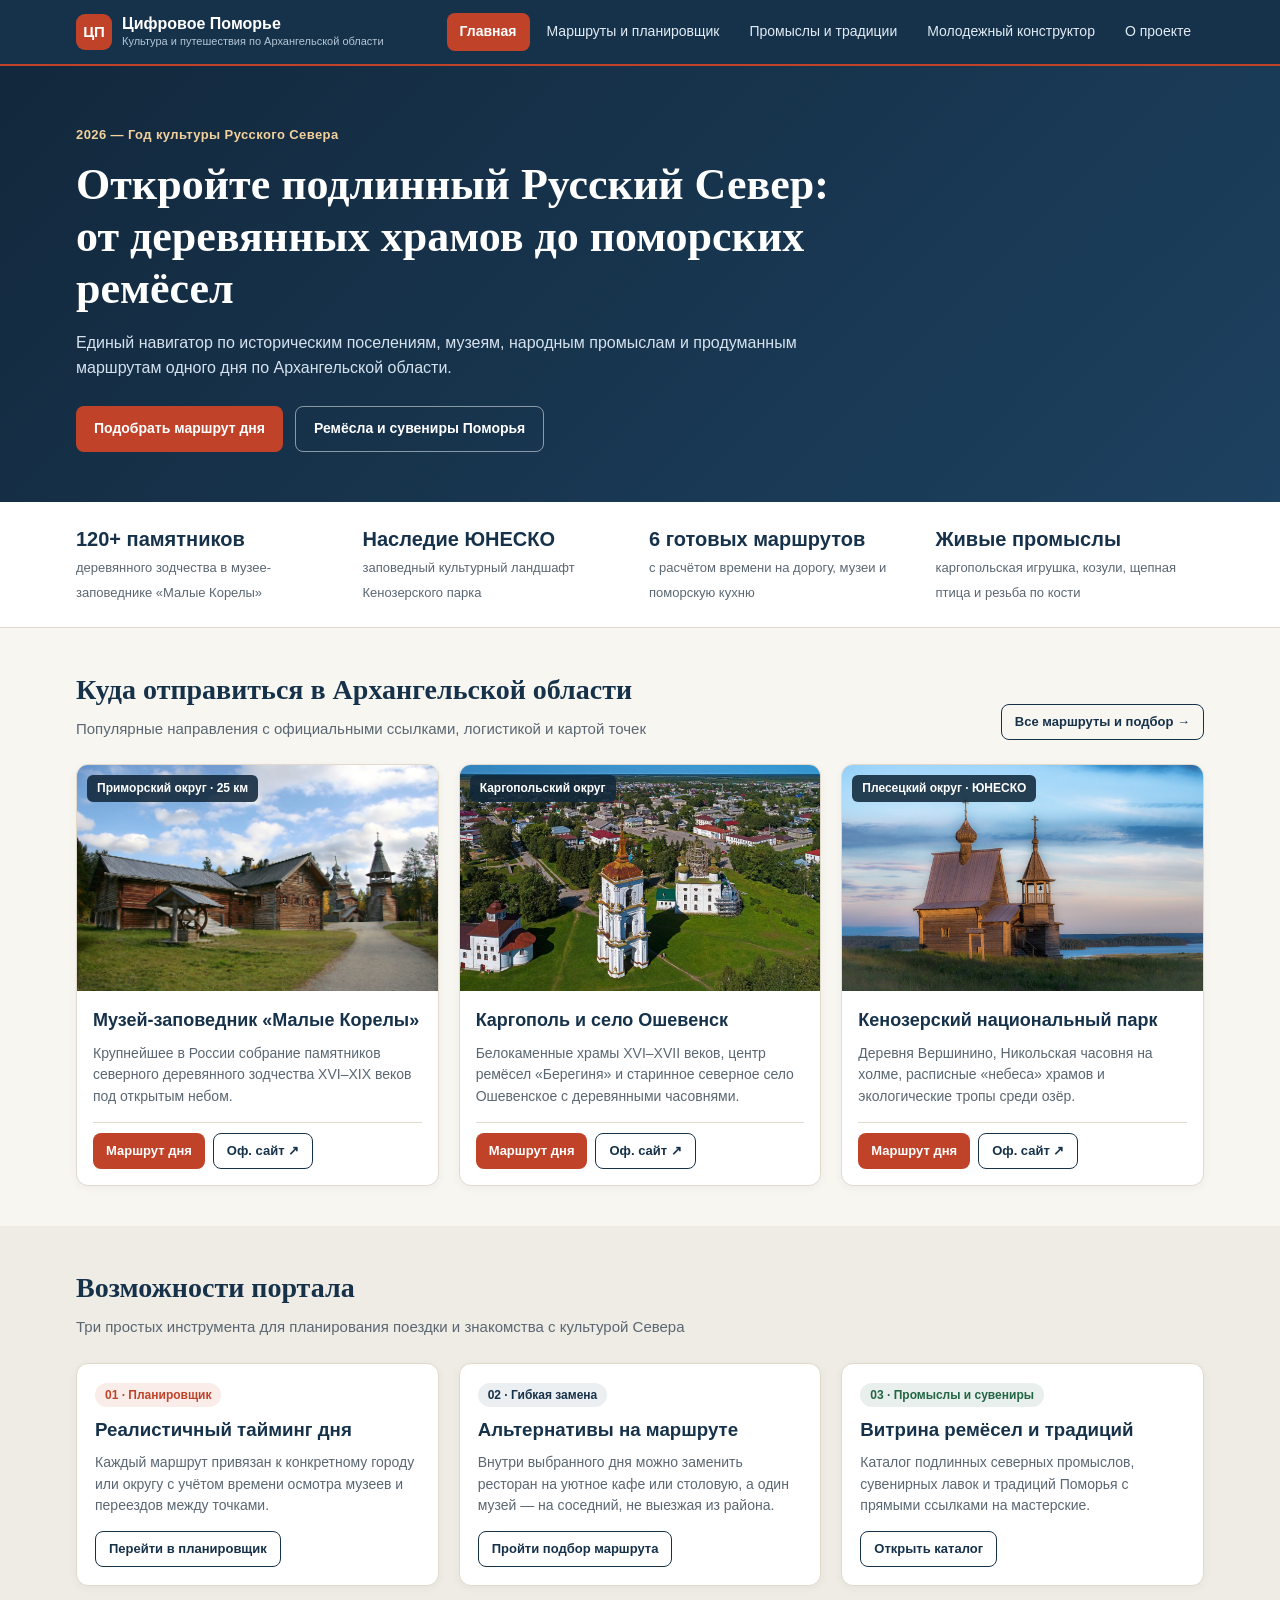
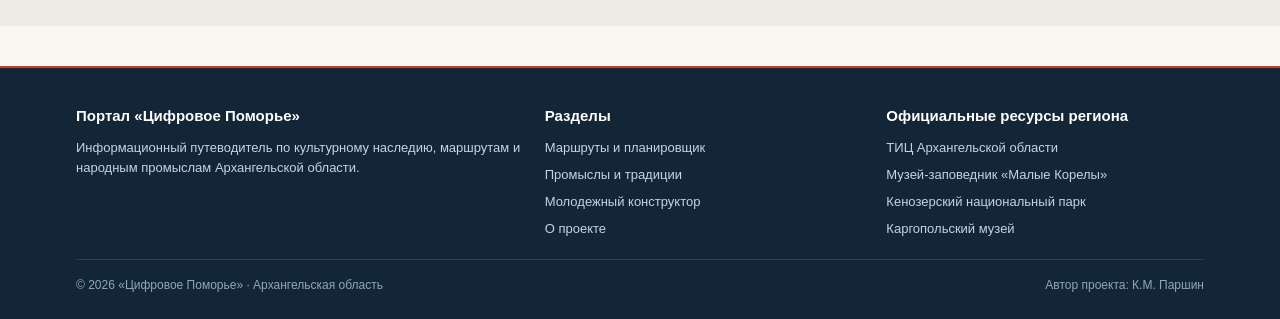
==== index.html @ 442b3059 "Add files via upload" ====
<!DOCTYPE html>
<html lang="ru">
<head>
  <meta charset="UTF-8">
  <meta name="viewport" content="width=device-width, initial-scale=1.0">
  <title>Цифровое Поморье — Культурный гид по Архангельской области</title>
  <link rel="stylesheet" href="css/style.css">
</head>
<body>

<header class="site-header">
  <div class="container header-inner">
    <a href="index.html" class="brand">
      <div class="brand-mark">ЦП</div>
      <div>
        <span class="brand-title">Цифровое Поморье</span>
        <span class="brand-sub">Культура и путешествия по Архангельской области</span>
      </div>
    </a>

    <button type="button" class="nav-toggle" id="navToggle" aria-expanded="false">☰ Меню</button>

    <nav class="main-nav" id="mainNav">
      <a href="index.html" class="active">Главная</a>
      <a href="routes.html">Маршруты и планировщик</a>
      <a href="crafts.html">Промыслы и традиции</a>
      <a href="constructor.html">Молодежный конструктор</a>
      <a href="about.html">О проекте</a>
    </nav>
  </div>
</header>

<main>
  <section class="hero">
    <div class="container">
      <div class="hero-minimal">
        <span class="hero-eyebrow">2026 — Год культуры Русского Севера</span>
        <h1>Откройте подлинный Русский Север: от деревянных храмов до поморских ремёсел</h1>
        <p>
          Единый навигатор по историческим поселениям, музеям, народным промыслам и продуманным маршрутам одного дня по Архангельской области.
        </p>
        <div class="hero-actions">
          <a href="routes.html" class="btn btn-primary">Подобрать маршрут дня</a>
          <a href="crafts.html" class="btn btn-outline-light">Ремёсла и сувениры Поморья</a>
        </div>
      </div>
    </div>
  </section>

  <section class="stats-strip">
    <div class="container stats-row">
      <div class="stat-cell">
        <strong>120+ памятников</strong>
        <span>деревянного зодчества в музее-заповеднике «Малые Корелы»</span>
      </div>
      <div class="stat-cell">
        <strong>Наследие ЮНЕСКО</strong>
        <span>заповедный культурный ландшафт Кенозерского парка</span>
      </div>
      <div class="stat-cell">
        <strong>6 готовых маршрутов</strong>
        <span>с расчётом времени на дорогу, музеи и поморскую кухню</span>
      </div>
      <div class="stat-cell">
        <strong>Живые промыслы</strong>
        <span>каргопольская игрушка, козули, щепная птица и резьба по кости</span>
      </div>
    </div>
  </section>

  <section class="section">
    <div class="container">
      <div class="section-head">
        <div>
          <h2>Куда отправиться в Архангельской области</h2>
          <p>Популярные направления с официальными ссылками, логистикой и картой точек</p>
        </div>
        <a href="routes.html" class="btn btn-outline btn-sm">Все маршруты и подбор →</a>
      </div>

      <div class="grid-3">
        <article class="card">
          <div class="card-img-wrap">
            <img src="img/malye-korely.jpg" alt="Музей-заповедник Малые Корелы">
            <span class="card-tag">Приморский округ · 25 км</span>
          </div>
          <div class="card-body">
            <h3 class="card-title">Музей-заповедник «Малые Корелы»</h3>
            <p class="card-desc">
              Крупнейшее в России собрание памятников северного деревянного зодчества XVI–XIX веков под открытым небом.
            </p>
            <div class="card-footer">
              <a href="routes.html?route=arkh_korely" class="btn btn-primary btn-sm">Маршрут дня</a>
              <a href="https://www.korely.ru" target="_blank" rel="noopener" class="btn btn-outline btn-sm">Оф. сайт ↗</a>
            </div>
          </div>
        </article>

        <article class="card">
          <div class="card-img-wrap">
            <img src="img/kargopol.jpeg" alt="Каргополь и Ошевенск">
            <span class="card-tag">Каргопольский округ</span>
          </div>
          <div class="card-body">
            <h3 class="card-title">Каргополь и село Ошевенск</h3>
            <p class="card-desc">
              Белокаменные храмы XVI–XVII веков, центр ремёсел «Берегиня» и старинное северное село Ошевенское с деревянными часовнями.
            </p>
            <div class="card-footer">
              <a href="routes.html?route=kargopol_day" class="btn btn-primary btn-sm">Маршрут дня</a>
              <a href="https://kargopolmuseum.ru" target="_blank" rel="noopener" class="btn btn-outline btn-sm">Оф. сайт ↗</a>
            </div>
          </div>
        </article>

        <article class="card">
          <div class="card-img-wrap">
            <img src="img/kenozero.jpg" alt="Кенозерский национальный парк">
            <span class="card-tag">Плесецкий округ · ЮНЕСКО</span>
          </div>
          <div class="card-body">
            <h3 class="card-title">Кенозерский национальный парк</h3>
            <p class="card-desc">
              Деревня Вершинино, Никольская часовня на холме, расписные «небеса» храмов и экологические тропы среди озёр.
            </p>
            <div class="card-footer">
              <a href="routes.html?route=kenozero_day" class="btn btn-primary btn-sm">Маршрут дня</a>
              <a href="https://kenozero.ru" target="_blank" rel="noopener" class="btn btn-outline btn-sm">Оф. сайт ↗</a>
            </div>
          </div>
        </article>
      </div>
    </div>
  </section>

  <section class="section section-alt">
    <div class="container">
      <div class="section-head">
        <div>
          <h2>Возможности портала</h2>
          <p>Три простых инструмента для планирования поездки и знакомства с культурой Севера</p>
        </div>
      </div>

      <div class="grid-3">
        <div class="box-panel">
          <span class="badge badge-accent" style="margin-bottom:8px;">01 · Планировщик</span>
          <h3 style="margin:0 0 8px;color:var(--primary);">Реалистичный тайминг дня</h3>
          <p style="font-size:14px;color:var(--text-muted);margin:0 0 14px;">
            Каждый маршрут привязан к конкретному городу или округу с учётом времени осмотра музеев и переездов между точками.
          </p>
          <a href="routes.html#plannerSection" class="btn btn-outline btn-sm">Перейти в планировщик</a>
        </div>

        <div class="box-panel">
          <span class="badge badge-primary" style="margin-bottom:8px;">02 · Гибкая замена</span>
          <h3 style="margin:0 0 8px;color:var(--primary);">Альтернативы на маршруте</h3>
          <p style="font-size:14px;color:var(--text-muted);margin:0 0 14px;">
            Внутри выбранного дня можно заменить ресторан на уютное кафе или столовую, а один музей — на соседний, не выезжая из района.
          </p>
          <a href="routes.html#quizSection" class="btn btn-outline btn-sm">Пройти подбор маршрута</a>
        </div>

        <div class="box-panel">
          <span class="badge badge-success" style="margin-bottom:8px;">03 · Промыслы и сувениры</span>
          <h3 style="margin:0 0 8px;color:var(--primary);">Витрина ремёсел и традиций</h3>
          <p style="font-size:14px;color:var(--text-muted);margin:0 0 14px;">
            Каталог подлинных северных промыслов, сувенирных лавок и традиций Поморья с прямыми ссылками на мастерские.
          </p>
          <a href="crafts.html" class="btn btn-outline btn-sm">Открыть каталог</a>
        </div>
      </div>
    </div>
  </section>
</main>

<footer class="site-footer">
  <div class="container">
    <div class="footer-grid">
      <div>
        <h4>Портал «Цифровое Поморье»</h4>
        <p style="font-size:13px;margin:0;">
          Информационный путеводитель по культурному наследию, маршрутам и народным промыслам Архангельской области.
        </p>
      </div>
      <div>
        <h4>Разделы</h4>
        <ul class="footer-links">
          <li><a href="routes.html">Маршруты и планировщик</a></li>
          <li><a href="crafts.html">Промыслы и традиции</a></li>
          <li><a href="constructor.html">Молодежный конструктор</a></li>
          <li><a href="about.html">О проекте</a></li>
        </ul>
      </div>
      <div>
        <h4>Официальные ресурсы региона</h4>
        <ul class="footer-links">
          <li><a href="https://pomorland.travel" target="_blank" rel="noopener">ТИЦ Архангельской области</a></li>
          <li><a href="https://www.korely.ru" target="_blank" rel="noopener">Музей-заповедник «Малые Корелы»</a></li>
          <li><a href="https://kenozero.ru" target="_blank" rel="noopener">Кенозерский национальный парк</a></li>
          <li><a href="https://kargopolmuseum.ru" target="_blank" rel="noopener">Каргопольский музей</a></li>
        </ul>
      </div>
    </div>
    <div class="footer-bottom">
      <span>© 2026 «Цифровое Поморье» · Архангельская область</span>
      <span>Автор проекта: К.М. Паршин</span>
    </div>
  </div>
</footer>

<script src="js/app.js"></script>
</body>
</html>
---- css/style.css ----
/* ==========================================================================
   ЦИФРОВОЕ ПОМОРЬЕ — Единая таблица стилей (v2.1: исправленная мобильная сетка)
   ========================================================================== */

:root {
  --bg-page: #F8F6F1;
  --bg-surface: #FFFFFF;
  --bg-muted: #EFECE5;
  --primary: #16324B;
  --primary-light: #234A6D;
  --accent: #C04329;
  --accent-hover: #9F341E;
  --text-main: #1B242C;
  --text-muted: #5A6772;
  --border: #E0D9CC;
  --success: #226644;
  --warning: #995814;
  --radius-sm: 8px;
  --radius-md: 12px;
  --radius-lg: 18px;
  --shadow-sm: 0 2px 8px rgba(22, 50, 75, 0.05);
  --shadow-md: 0 8px 24px rgba(22, 50, 75, 0.09);
  --container: 1160px;
}

*, *::before, *::after {
  box-sizing: border-box;
}

html {
  scroll-behavior: smooth;
  overflow-x: clip;
}

body {
  margin: 0;
  width: 100%;
  overflow-x: clip;
  font-family: -apple-system, BlinkMacSystemFont, "Segoe UI", Roboto, "Helvetica Neue", Arial, sans-serif;
  background-color: var(--bg-page);
  color: var(--text-main);
  line-height: 1.55;
  -webkit-font-smoothing: antialiased;
}

img {
  max-width: 100%;
  display: block;
}

a {
  color: inherit;
  text-decoration: none;
}

.container {
  width: 100%;
  max-width: var(--container);
  margin: 0 auto;
  padding: 0 16px;
}

/* ==================== ШАПКА ==================== */
.site-header {
  width: 100%;
  background-color: var(--primary);
  color: #FFFFFF;
  position: sticky;
  top: 0;
  z-index: 1000;
  border-bottom: 2px solid var(--accent);
}

.header-inner {
  display: flex;
  align-items: center;
  justify-content: space-between;
  min-height: 64px;
  gap: 12px;
}

.brand {
  display: flex;
  align-items: center;
  gap: 10px;
  min-width: 0;
}

.brand-mark {
  width: 36px;
  height: 36px;
  border-radius: 9px;
  background: var(--accent);
  display: grid;
  place-items: center;
  font-weight: 800;
  font-size: 15px;
  color: #FFF;
  flex-shrink: 0;
}

.brand-title {
  font-weight: 700;
  font-size: 16px;
  display: block;
  line-height: 1.2;
}

.brand-sub {
  font-size: 11px;
  color: #B4C6D6;
  display: block;
}

.nav-toggle {
  display: none;
  background: transparent;
  border: 1px solid rgba(255, 255, 255, 0.3);
  color: #FFFFFF;
  padding: 7px 11px;
  border-radius: var(--radius-sm);
  font-size: 14px;
  cursor: pointer;
  flex-shrink: 0;
}

.main-nav {
  display: flex;
  align-items: center;
  gap: 4px;
}

.main-nav a {
  padding: 8px 13px;
  border-radius: var(--radius-sm);
  font-size: 14px;
  font-weight: 500;
  color: #E2ECF4;
  transition: background 0.15s;
}

.main-nav a:hover {
  background: rgba(255, 255, 255, 0.1);
  color: #FFFFFF;
}

.main-nav a.active {
  background: var(--accent);
  color: #FFFFFF;
  font-weight: 600;
}

/* ==================== КНОПКИ И БЕЙДЖИ ==================== */
.btn {
  display: inline-flex;
  align-items: center;
  justify-content: center;
  gap: 6px;
  padding: 11px 18px;
  border-radius: var(--radius-sm);
  font-weight: 600;
  font-size: 14px;
  cursor: pointer;
  border: none;
  text-align: center;
  transition: background 0.15s, transform 0.1s;
}

.btn:active {
  transform: translateY(1px);
}

.btn-primary {
  background: var(--accent);
  color: #FFFFFF;
}

.btn-primary:hover {
  background: var(--accent-hover);
}

.btn-secondary {
  background: var(--primary);
  color: #FFFFFF;
}

.btn-secondary:hover {
  background: var(--primary-light);
}

.btn-outline {
  background: transparent;
  border: 1px solid var(--primary);
  color: var(--primary);
}

.btn-outline:hover {
  background: var(--primary);
  color: #FFFFFF;
}

.btn-outline-light {
  background: transparent;
  border: 1px solid rgba(255, 255, 255, 0.5);
  color: #FFFFFF;
}

.btn-outline-light:hover {
  background: #FFFFFF;
  color: var(--primary);
}

.btn-sm {
  padding: 7px 13px;
  font-size: 13px;
}

.badge {
  display: inline-block;
  padding: 3px 10px;
  border-radius: 999px;
  font-size: 12px;
  font-weight: 600;
}

.badge-accent { background: rgba(192, 67, 41, 0.1); color: var(--accent); }
.badge-primary { background: rgba(22, 50, 75, 0.08); color: var(--primary); }
.badge-success { background: rgba(34, 102, 68, 0.1); color: var(--success); }

/* ==================== HERO & PAGE HEADER ==================== */
.hero {
  background: linear-gradient(135deg, #12283C 0%, #1D4160 100%);
  color: #FFFFFF;
  padding: 56px 0 50px;
}

.hero-minimal {
  max-width: 760px;
}

.hero-eyebrow {
  display: inline-block;
  color: #F3D19C;
  font-size: 13px;
  font-weight: 600;
  letter-spacing: 0.4px;
  margin-bottom: 14px;
}

.hero h1 {
  font-family: Georgia, "Times New Roman", serif;
  font-size: clamp(26px, 4vw, 44px);
  line-height: 1.18;
  margin: 0 0 16px;
}

.hero p {
  font-size: 16px;
  color: #D5E2EE;
  margin: 0 0 26px;
}

.hero-actions {
  display: flex;
  flex-wrap: wrap;
  gap: 12px;
}

.stats-strip {
  background: var(--bg-surface);
  border-bottom: 1px solid var(--border);
  padding: 22px 0;
}

.stats-row {
  display: grid;
  grid-template-columns: repeat(4, 1fr);
  gap: 18px;
}

.stat-cell {
  min-width: 0;
}

.stat-cell strong {
  display: block;
  font-size: 20px;
  color: var(--primary);
}

.stat-cell span {
  font-size: 13px;
  color: var(--text-muted);
}

.page-header {
  background: var(--primary);
  color: #FFFFFF;
  padding: 32px 0 28px;
}

.page-header h1 {
  font-family: Georgia, serif;
  font-size: clamp(23px, 3vw, 34px);
  margin: 4px 0 8px;
}

.page-header p {
  color: #CFE0EE;
  margin: 0;
  max-width: 720px;
  font-size: 15px;
}

/* ==================== СЕКЦИИ И СЕТКИ ==================== */
.section {
  padding: 40px 0;
}

.section-alt {
  background: var(--bg-muted);
}

.section-head {
  display: flex;
  flex-wrap: wrap;
  justify-content: space-between;
  align-items: flex-end;
  gap: 14px;
  margin-bottom: 24px;
}

.section-head > div {
  min-width: 0;
  max-width: 100%;
}

.section-head h2 {
  font-family: Georgia, serif;
  font-size: clamp(20px, 2.6vw, 28px);
  margin: 0 0 6px;
  color: var(--primary);
  overflow-wrap: break-word;
}

.section-head p {
  margin: 0;
  color: var(--text-muted);
  font-size: 15px;
}

.grid-3 {
  display: grid;
  grid-template-columns: repeat(3, minmax(0, 1fr));
  gap: 20px;
}

.grid-2 {
  display: grid;
  grid-template-columns: repeat(2, minmax(0, 1fr));
  gap: 20px;
}

.grid-3 > *,
.grid-2 > *,
.planner-layout > *,
.quiz-grid > * {
  min-width: 0;
  max-width: 100%;
}

/* ==================== КАРТОЧКИ ==================== */
.card {
  background: var(--bg-surface);
  border: 1px solid var(--border);
  border-radius: var(--radius-md);
  overflow: hidden;
  box-shadow: var(--shadow-sm);
  display: flex;
  flex-direction: column;
  transition: transform 0.15s, box-shadow 0.15s;
}

.card:hover {
  transform: translateY(-2px);
  box-shadow: var(--shadow-md);
}

.card-img-wrap {
  position: relative;
  aspect-ratio: 16 / 10;
  background: #16324B;
  overflow: hidden;
}

.card-img-wrap img {
  width: 100%;
  height: 100%;
  object-fit: cover;
}

.card-tag {
  position: absolute;
  top: 10px;
  left: 10px;
  background: rgba(18, 40, 60, 0.88);
  color: #FFFFFF;
  padding: 4px 10px;
  border-radius: 6px;
  font-size: 12px;
  font-weight: 600;
}

.card-body {
  padding: 16px;
  display: flex;
  flex-direction: column;
  flex: 1;
  min-width: 0;
}

.card-title {
  font-size: 18px;
  font-weight: 700;
  margin: 0 0 8px;
  color: var(--primary);
}

.card-desc {
  font-size: 14px;
  color: var(--text-muted);
  margin: 0 0 14px;
}

.meta-box {
  background: var(--bg-page);
  border: 1px solid var(--border);
  border-radius: var(--radius-sm);
  padding: 10px 12px;
  font-size: 13px;
  margin-bottom: 14px;
  display: grid;
  gap: 5px;
}

.meta-row {
  display: flex;
  justify-content: space-between;
  gap: 10px;
}

.meta-row span:first-child {
  color: var(--text-muted);
}

.meta-row strong {
  color: var(--text-main);
  text-align: right;
}

.card-footer {
  margin-top: auto;
  display: flex;
  flex-wrap: wrap;
  gap: 8px;
  padding-top: 10px;
  border-top: 1px solid var(--border);
}

/* ==================== ВКЛАДКИ И ФИЛЬТРЫ ==================== */
.tabs-bar, .filter-bar {
  display: flex;
  flex-wrap: wrap;
  gap: 8px;
  margin-bottom: 22px;
}

.filter-btn {
  background: var(--bg-surface);
  border: 1px solid var(--border);
  color: var(--text-main);
  padding: 8px 14px;
  border-radius: 999px;
  font-size: 13px;
  font-weight: 500;
  cursor: pointer;
}

.filter-btn.active {
  background: var(--primary);
  color: #FFFFFF;
  border-color: var(--primary);
}

/* ==================== ОПРОСНИК ПОДБОРА МАРШРУТА ==================== */
.quiz-box {
  background: var(--bg-surface);
  border: 1px solid var(--border);
  border-radius: var(--radius-md);
  padding: 20px;
  margin-bottom: 28px;
  box-shadow: var(--shadow-sm);
  max-width: 100%;
}

.quiz-grid {
  display: grid;
  grid-template-columns: repeat(3, minmax(0, 1fr));
  gap: 14px;
  margin: 16px 0 18px;
}

.quiz-field label {
  display: block;
  font-size: 13px;
  font-weight: 600;
  margin-bottom: 6px;
  color: var(--primary);
}

.form-control {
  display: block;
  width: 100%;
  max-width: 100%;
  min-width: 0;
  padding: 10px 12px;
  border: 1px solid var(--border);
  border-radius: var(--radius-sm);
  font-size: 14px;
  font-family: inherit;
  background: #FFFFFF;
  color: var(--text-main);
  text-overflow: ellipsis;
}

/* ==================== ПЛАНИРОВЩИК ДНЯ И КАРТА ==================== */
.planner-layout {
  display: grid;
  grid-template-columns: minmax(0, 1.15fr) minmax(0, 0.85fr);
  gap: 22px;
  align-items: start;
}

.box-panel {
  background: var(--bg-surface);
  border: 1px solid var(--border);
  border-radius: var(--radius-md);
  padding: 18px;
  box-shadow: var(--shadow-sm);
  min-width: 0;
  max-width: 100%;
}

.route-selector-bar {
  display: flex;
  flex-wrap: wrap;
  gap: 8px;
  margin-bottom: 18px;
  padding-bottom: 16px;
  border-bottom: 1px solid var(--border);
}

.route-tab {
  padding: 8px 12px;
  border-radius: var(--radius-sm);
  border: 1px solid var(--border);
  background: var(--bg-page);
  font-size: 13px;
  font-weight: 600;
  cursor: pointer;
  color: var(--text-main);
  text-align: left;
}

.route-tab.active {
  background: var(--primary);
  color: #FFFFFF;
  border-color: var(--primary);
}

.timeline {
  position: relative;
  padding-left: 18px;
  border-left: 2px solid var(--accent);
  display: grid;
  gap: 14px;
  min-width: 0;
}

.timeline-item {
  position: relative;
  background: var(--bg-page);
  border: 1px solid var(--border);
  border-radius: var(--radius-sm);
  padding: 12px 14px;
  min-width: 0;
  max-width: 100%;
}

.timeline-item::before {
  content: "";
  position: absolute;
  left: -25px;
  top: 16px;
  width: 11px;
  height: 11px;
  border-radius: 50%;
  background: var(--accent);
  border: 2px solid #FFFFFF;
}

.timeline-top {
  display: flex;
  flex-wrap: wrap;
  justify-content: space-between;
  align-items: center;
  gap: 6px;
  margin-bottom: 6px;
}

.timeline-time {
  font-weight: 700;
  font-size: 13px;
  color: var(--accent);
  background: rgba(192, 67, 41, 0.1);
  padding: 2px 8px;
  border-radius: 4px;
}

.timeline-travel {
  font-size: 12px;
  color: var(--text-muted);
}

.timeline-title-link {
  display: inline-block;
  font-weight: 700;
  font-size: 15px;
  color: var(--primary);
  text-decoration: underline;
  text-decoration-color: rgba(22, 50, 75, 0.35);
  margin-bottom: 4px;
  overflow-wrap: break-word;
  word-break: break-word;
}

.timeline-title-link:hover {
  color: var(--accent);
  text-decoration-color: var(--accent);
}

.timeline-note {
  font-size: 13px;
  color: var(--text-muted);
  margin-bottom: 8px;
}

.alt-select-row {
  display: flex;
  flex-direction: column;
  align-items: stretch;
  gap: 6px;
  padding-top: 8px;
  border-top: 1px dashed var(--border);
  font-size: 12px;
  min-width: 0;
}

.alt-select-row select {
  display: block;
  width: 100%;
  max-width: 100%;
  min-width: 0;
  padding: 7px 10px;
  border: 1px solid var(--border);
  border-radius: 6px;
  font-size: 13px;
  background: #FFFFFF;
  color: var(--text-main);
  text-overflow: ellipsis;
}

.planner-summary {
  margin-top: 18px;
  padding: 14px;
  background: #EDF2F6;
  border-radius: var(--radius-sm);
  display: flex;
  flex-wrap: wrap;
  justify-content: space-between;
  align-items: center;
  gap: 12px;
  font-size: 14px;
}

/* КАРТА */
.map-card {
  background: var(--bg-surface);
  border: 1px solid var(--border);
  border-radius: var(--radius-md);
  overflow: hidden;
  box-shadow: var(--shadow-sm);
  position: sticky;
  top: 84px;
  min-width: 0;
  max-width: 100%;
}

.map-header {
  padding: 14px 16px;
  border-bottom: 1px solid var(--border);
}

.map-frame-wrap {
  width: 100%;
  height: 420px;
  background: #E5E9EC;
}

.map-frame-wrap iframe {
  width: 100%;
  height: 100%;
  border: 0;
  display: block;
}

.map-footer {
  padding: 12px 16px;
  background: var(--bg-page);
  font-size: 13px;
  color: var(--text-muted);
  display: flex;
  justify-content: space-between;
  align-items: center;
  gap: 10px;
}

/* ==================== ФУТЕР ==================== */
.site-footer {
  width: 100%;
  background: #122638;
  color: #C4D4E3;
  padding: 36px 0 24px;
  margin-top: 40px;
  border-top: 2px solid var(--accent);
}

.footer-grid {
  display: grid;
  grid-template-columns: 1.4fr 1fr 1fr;
  gap: 24px;
  margin-bottom: 20px;
}

.site-footer h4 {
  color: #FFFFFF;
  margin: 0 0 10px;
  font-size: 15px;
}

.footer-links {
  list-style: none;
  padding: 0;
  margin: 0;
  display: grid;
  gap: 7px;
  font-size: 13px;
}

.footer-links a:hover {
  color: #FFFFFF;
  text-decoration: underline;
}

.footer-bottom {
  border-top: 1px solid rgba(255, 255, 255, 0.12);
  padding-top: 16px;
  font-size: 12px;
  color: #8FA7BE;
  display: flex;
  flex-wrap: wrap;
  justify-content: space-between;
  gap: 10px;
}

/* ==================== АДАПТИВ ==================== */
@media (max-width: 960px) {
  .planner-layout,
  .grid-3,
  .quiz-grid {
    grid-template-columns: minmax(0, 1fr);
  }

  .stats-row {
    grid-template-columns: repeat(2, minmax(0, 1fr));
  }

  .map-card {
    position: static;
  }
}

@media (max-width: 720px) {
  .nav-toggle {
    display: inline-flex;
  }

  .main-nav {
    display: none;
    position: absolute;
    top: 64px;
    left: 0;
    right: 0;
    background: var(--primary);
    flex-direction: column;
    align-items: stretch;
    padding: 12px 16px 18px;
    border-bottom: 2px solid var(--accent);
  }

  .main-nav.open {
    display: flex;
  }

  .grid-2,
  .footer-grid {
    grid-template-columns: minmax(0, 1fr);
  }

  .hero-actions .btn,
  .quiz-box .btn,
  .planner-summary .btn {
    width: 100%;
  }

  .map-frame-wrap {
    height: 300px;
  }
}
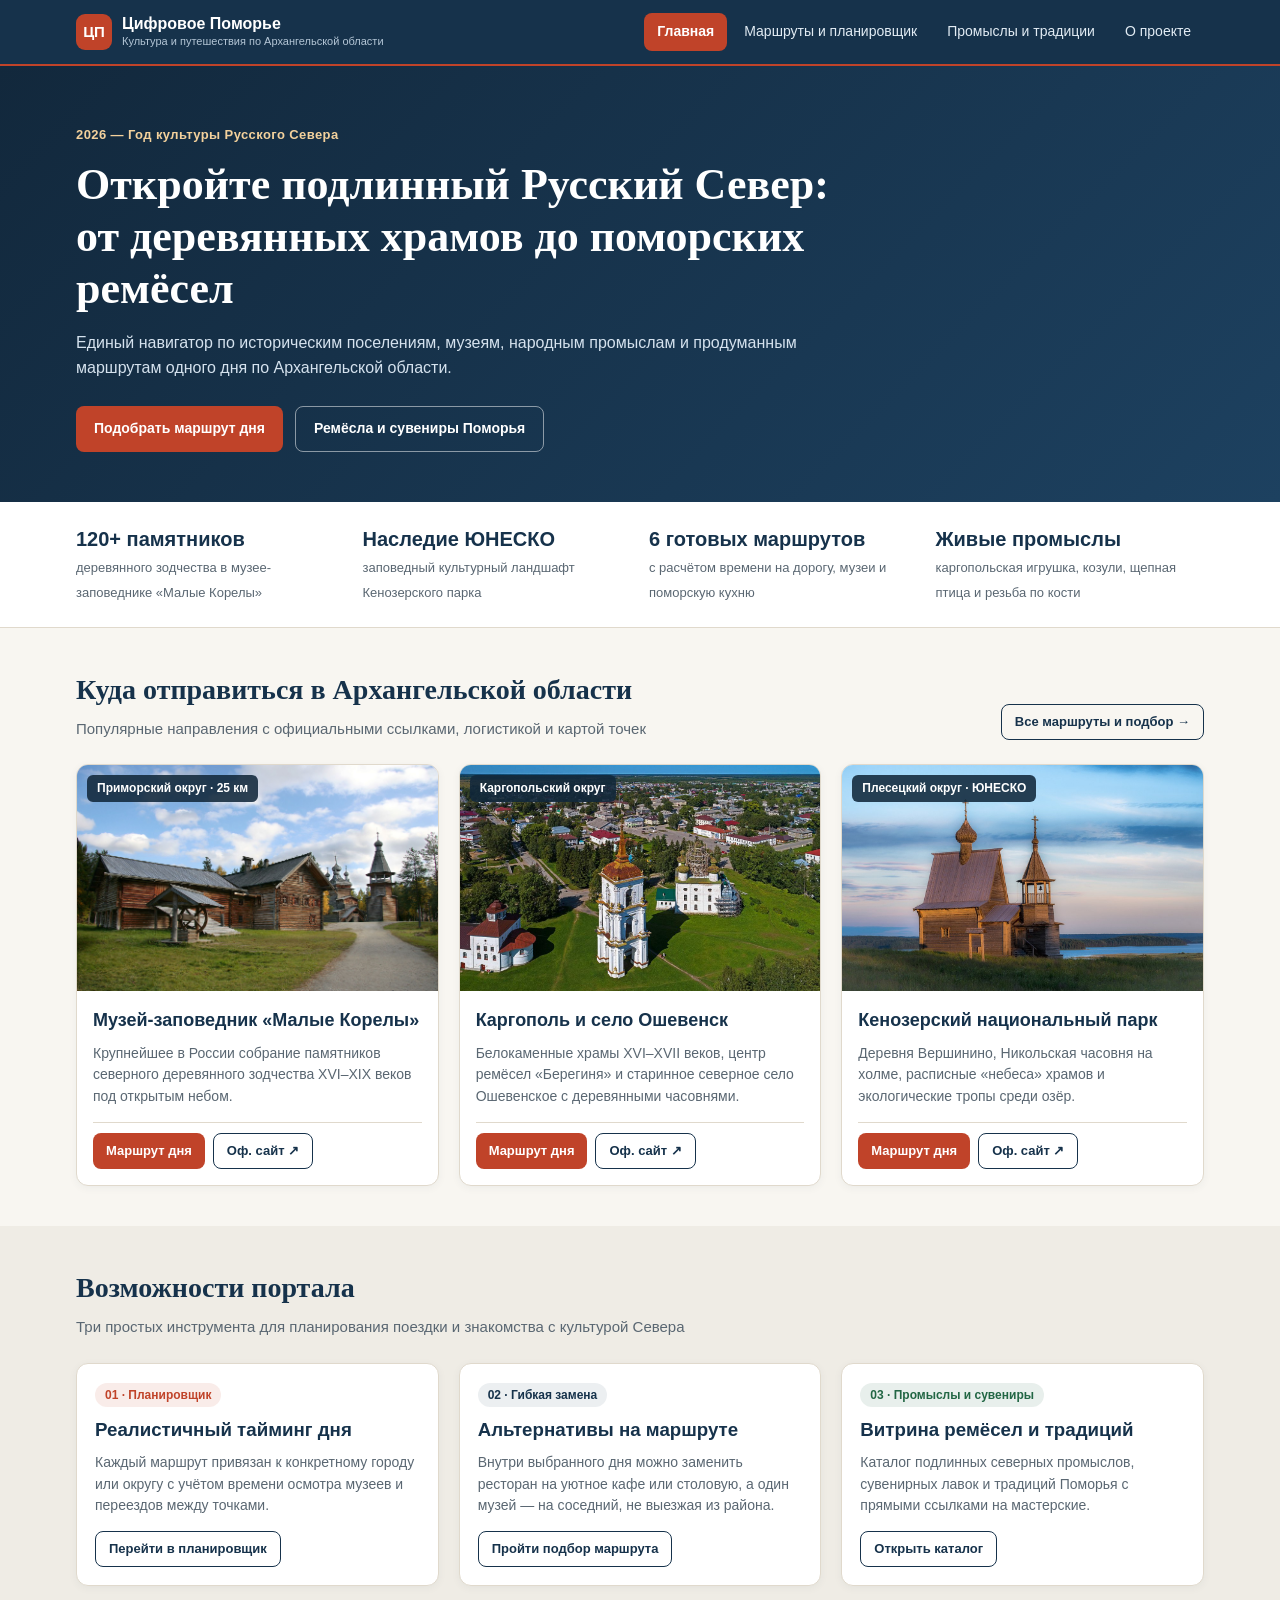
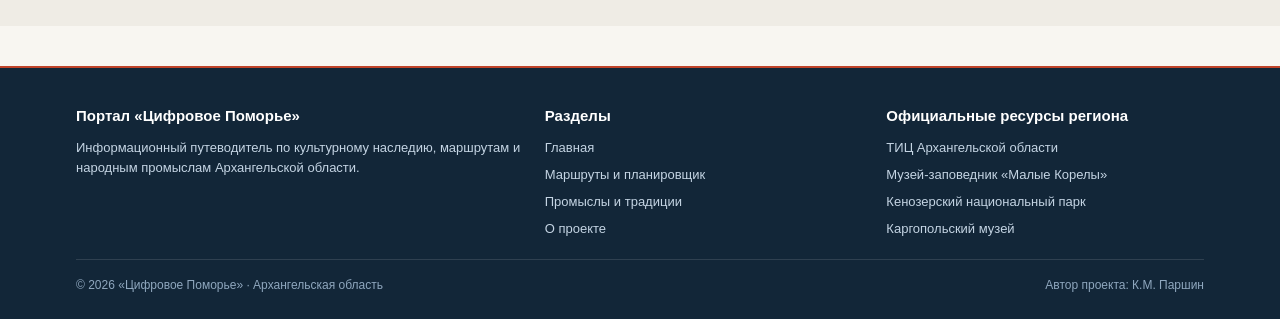
==== commit e36d8a51: "Add files via upload" ====
--- a/index.html
+++ b/index.html
@@ -24,7 +24,6 @@
       <a href="index.html" class="active">Главная</a>
       <a href="routes.html">Маршруты и планировщик</a>
       <a href="crafts.html">Промыслы и традиции</a>
-      <a href="constructor.html">Молодежный конструктор</a>
       <a href="about.html">О проекте</a>
     </nav>
   </div>
@@ -186,9 +185,9 @@
       <div>
         <h4>Разделы</h4>
         <ul class="footer-links">
+          <li><a href="index.html">Главная</a></li>
           <li><a href="routes.html">Маршруты и планировщик</a></li>
           <li><a href="crafts.html">Промыслы и традиции</a></li>
-          <li><a href="constructor.html">Молодежный конструктор</a></li>
           <li><a href="about.html">О проекте</a></li>
         </ul>
       </div>
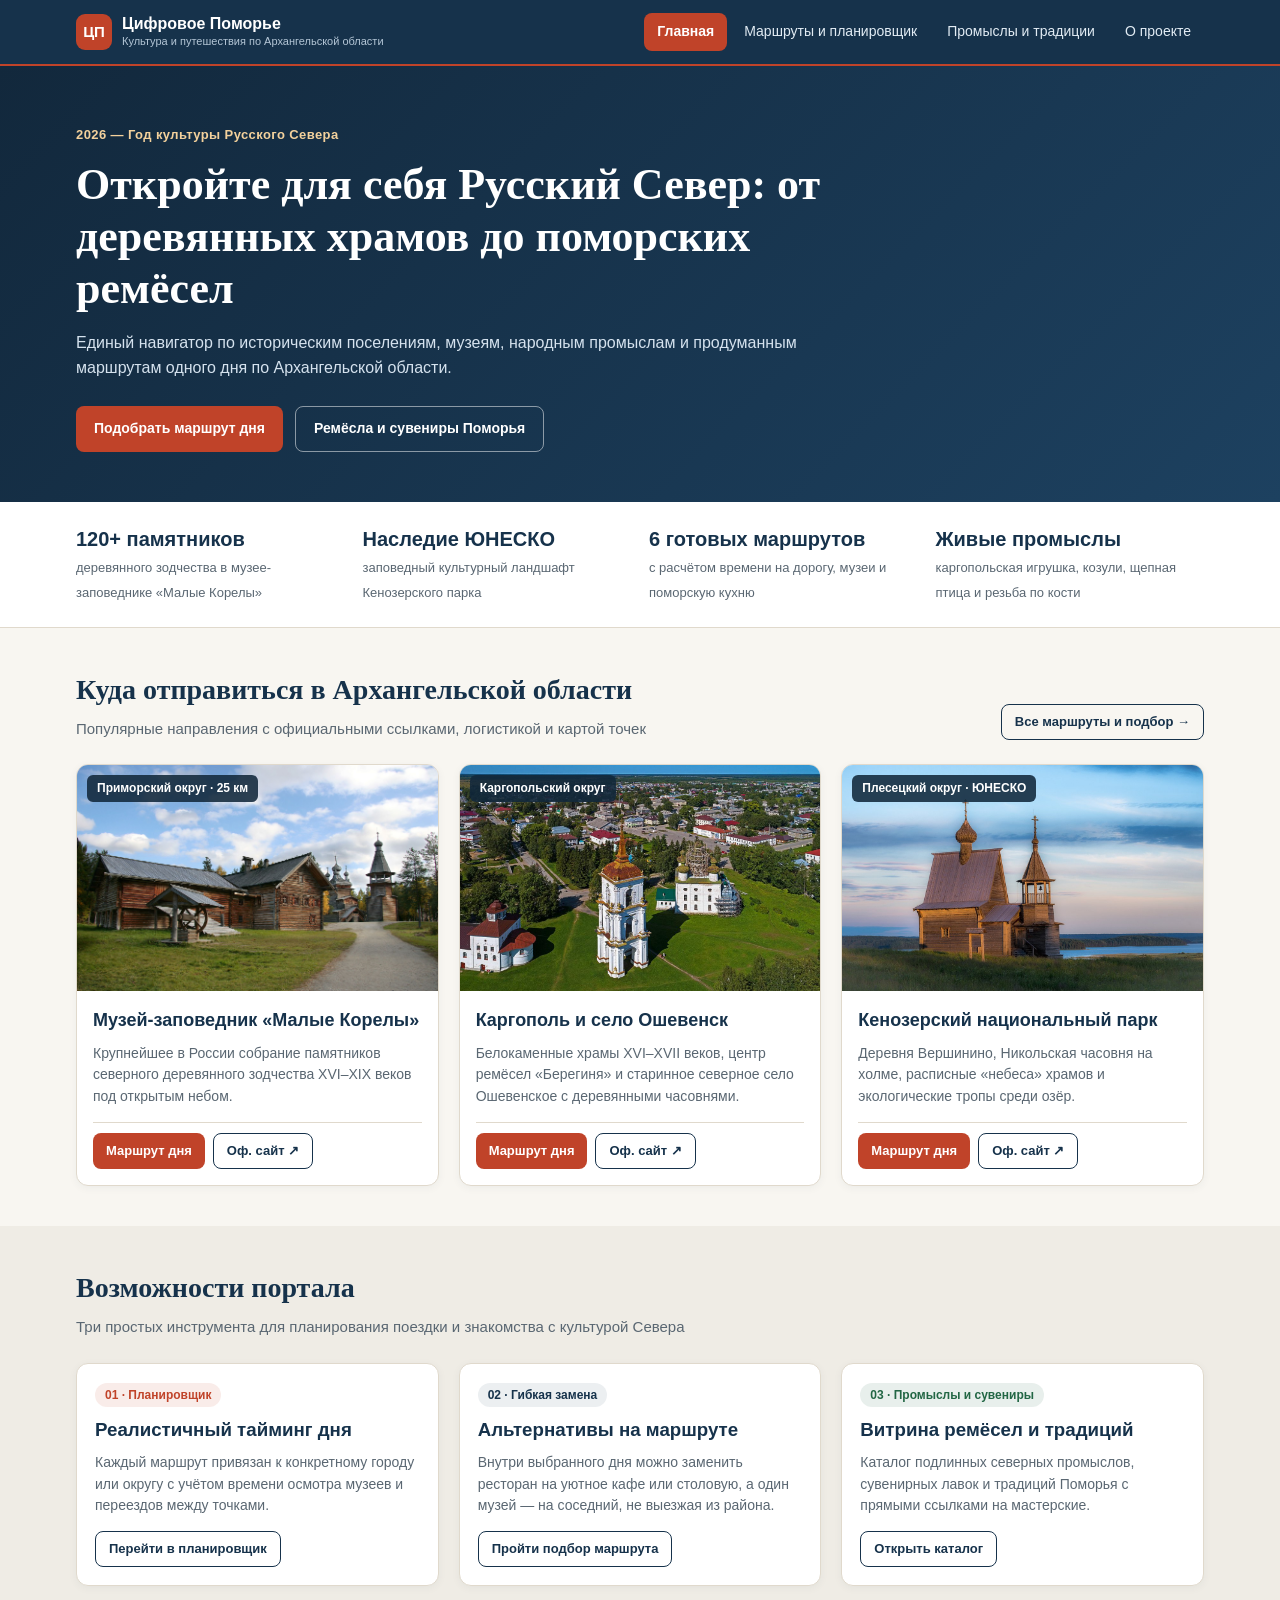
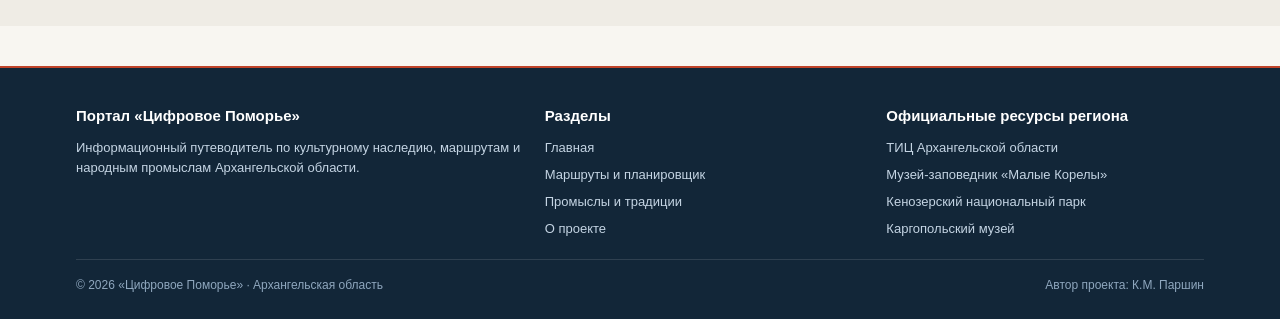
==== commit e6fd60b7: "Add files via upload" ====
--- a/index.html
+++ b/index.html
@@ -34,7 +34,7 @@
     <div class="container">
       <div class="hero-minimal">
         <span class="hero-eyebrow">2026 — Год культуры Русского Севера</span>
-        <h1>Откройте подлинный Русский Север: от деревянных храмов до поморских ремёсел</h1>
+        <h1>Откройте для себя Русский Север: от деревянных храмов до поморских ремёсел</h1>
         <p>
           Единый навигатор по историческим поселениям, музеям, народным промыслам и продуманным маршрутам одного дня по Архангельской области.
         </p>
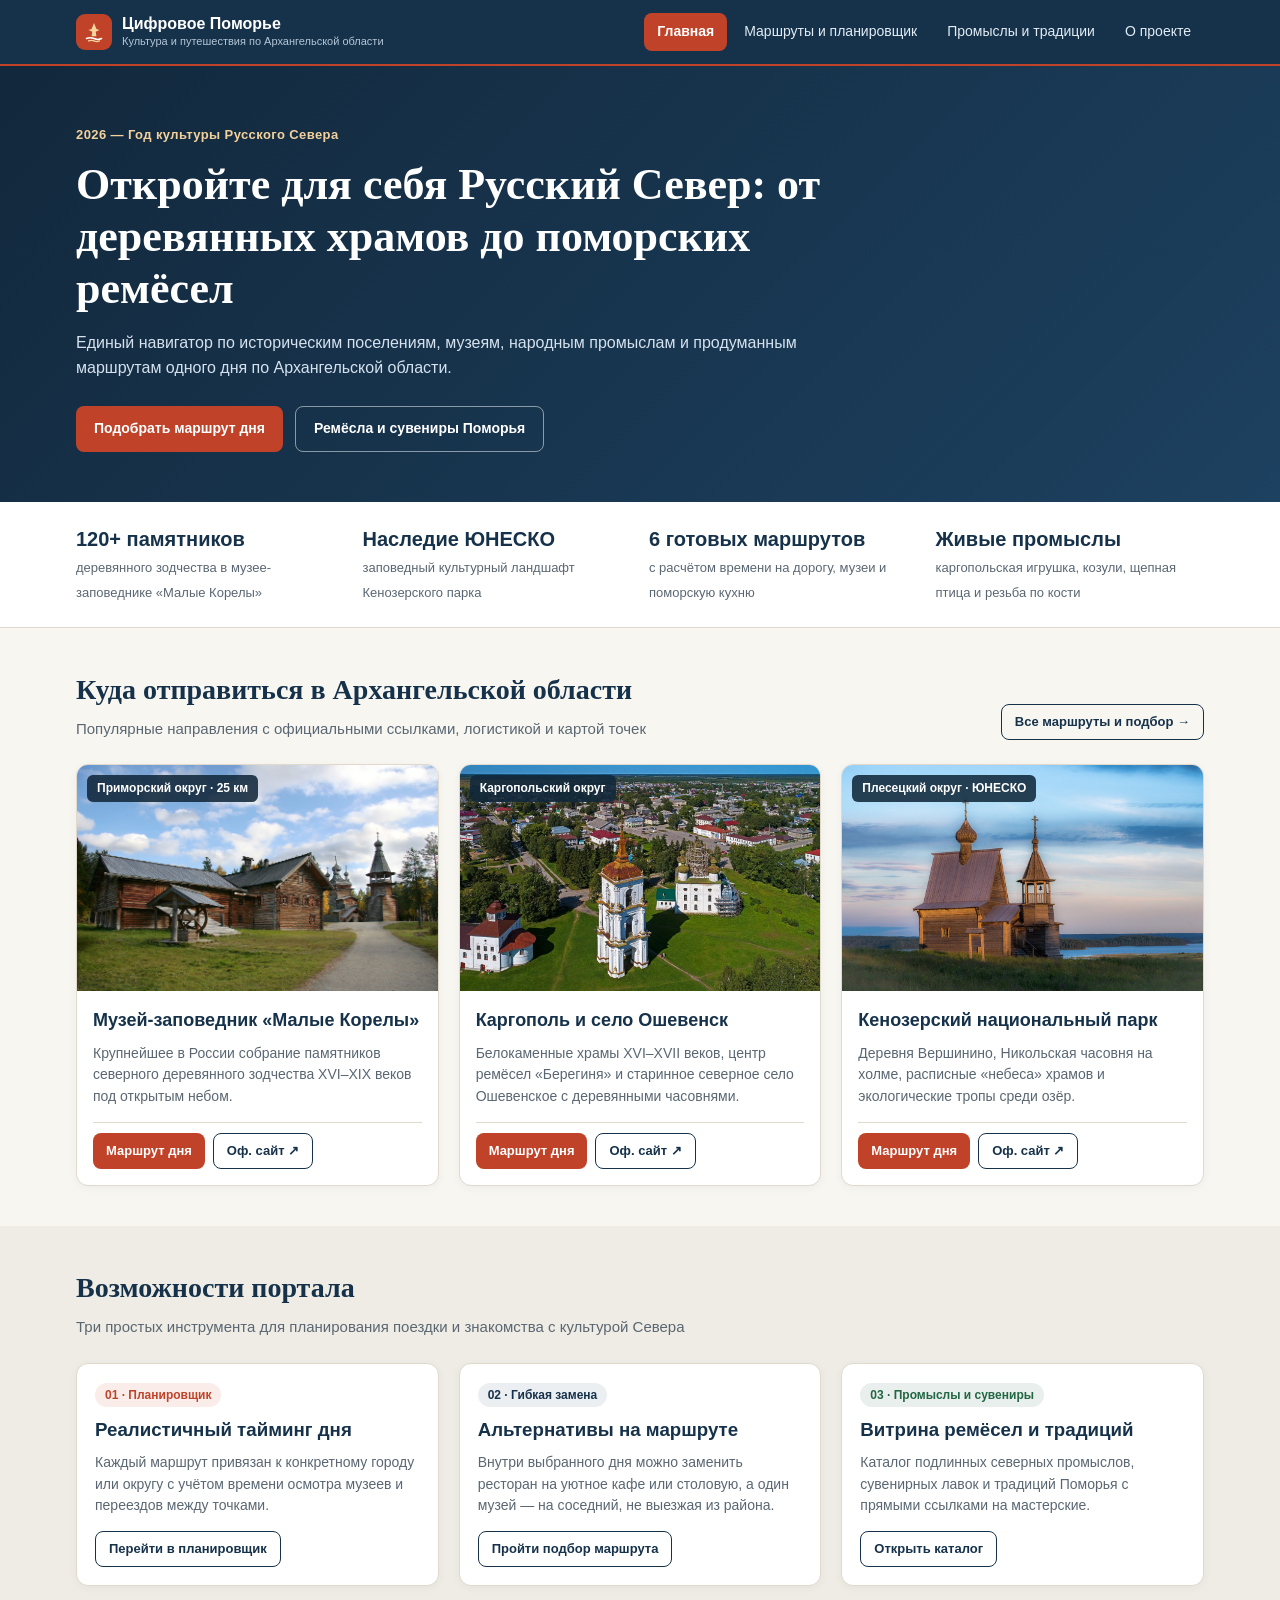
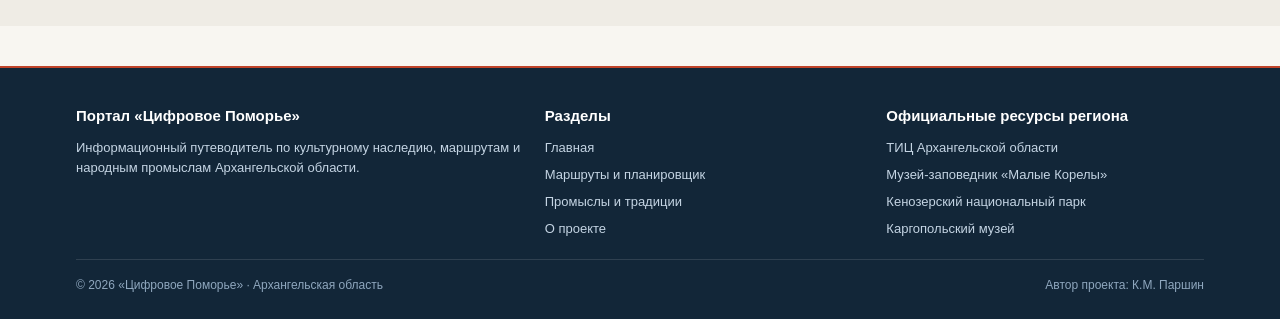
==== commit 4f27f0b4: "Add files via upload" ====
--- a/index.html
+++ b/index.html
@@ -4,6 +4,8 @@
   <meta charset="UTF-8">
   <meta name="viewport" content="width=device-width, initial-scale=1.0">
   <title>Цифровое Поморье — Культурный гид по Архангельской области</title>
+  <link rel="icon" type="image/svg+xml" href="favicon.svg">
+  <link rel="alternate icon" type="image/svg+xml" href="data:image/svg+xml,%3Csvg%20xmlns%3D%22http%3A//www.w3.org/2000/svg%22%20viewBox%3D%220%200%2064%2064%22%20width%3D%2264%22%20height%3D%2264%22%3E%20%20%20%3Cdefs%3E%20%20%20%20%20%3ClinearGradient%20id%3D%22bg%22%20x1%3D%220%22%20y1%3D%220%22%20x2%3D%221%22%20y2%3D%221%22%3E%20%20%20%20%20%20%20%3Cstop%20offset%3D%220%25%22%20stop-color%3D%22%2318344A%22/%3E%20%20%20%20%20%20%20%3Cstop%20offset%3D%22100%25%22%20stop-color%3D%22%23244B68%22/%3E%20%20%20%20%20%3C/linearGradient%3E%20%20%20%3C/defs%3E%20%20%20%3Crect%20x%3D%222%22%20y%3D%222%22%20width%3D%2260%22%20height%3D%2260%22%20rx%3D%2214%22%20fill%3D%22url%28%23bg%29%22%20stroke%3D%22%23C86E2A%22%20stroke-width%3D%223%22/%3E%20%20%20%3Cpath%20d%3D%22M32%2010%20L38%2024%20L44%2026%20L36%2030%20L38%2041%20L26%2041%20L28%2030%20L20%2026%20L26%2024%20Z%22%20fill%3D%22%23F6D59E%22/%3E%20%20%20%3Ccircle%20cx%3D%2232%22%20cy%3D%2226%22%20r%3D%222.5%22%20fill%3D%22%2318344A%22/%3E%20%20%20%3Cpath%20d%3D%22M13%2046%20Q20%2042%2026%2046%20T38%2046%20T51%2046%22%20fill%3D%22none%22%20stroke%3D%22%23C86E2A%22%20stroke-width%3D%223.2%22%20stroke-linecap%3D%22round%22/%3E%20%20%20%3Cpath%20d%3D%22M16%2052%20Q22%2049%2028%2052%20T40%2052%20T48%2052%22%20fill%3D%22none%22%20stroke%3D%22%23F6D59E%22%20stroke-width%3D%222.4%22%20stroke-linecap%3D%22round%22/%3E%20%3C/svg%3E">
   <link rel="stylesheet" href="css/style.css">
 </head>
 <body>
@@ -11,7 +13,13 @@
 <header class="site-header">
   <div class="container header-inner">
     <a href="index.html" class="brand">
-      <div class="brand-mark">ЦП</div>
+      <div class="brand-mark" aria-hidden="true">
+        <svg xmlns="http://www.w3.org/2000/svg" viewBox="0 0 32 32" width="22" height="22">
+          <path d="M16 3 L19.5 11.5 L24 13 L18.5 15.5 L19.5 22 L12.5 22 L13.5 15.5 L8 13 L12.5 11.5 Z" fill="#F6D59E"/>
+          <path d="M5 25.5 Q10.5 23 16 25.5 T27 25.5" fill="none" stroke="#FFFFFF" stroke-width="2.2" stroke-linecap="round"/>
+          <path d="M8 29 Q12 27.2 16 29 T24 29" fill="none" stroke="#F6D59E" stroke-width="1.8" stroke-linecap="round"/>
+        </svg>
+      </div>
       <div>
         <span class="brand-title">Цифровое Поморье</span>
         <span class="brand-sub">Культура и путешествия по Архангельской области</span>
@@ -107,7 +115,7 @@
             </p>
             <div class="card-footer">
               <a href="routes.html?route=kargopol_day" class="btn btn-primary btn-sm">Маршрут дня</a>
-              <a href="https://kargopolmuseum.ru" target="_blank" rel="noopener" class="btn btn-outline btn-sm">Оф. сайт ↗</a>
+              <a href="https://kargopol-museum.ru" target="_blank" rel="noopener" class="btn btn-outline btn-sm">Оф. сайт ↗</a>
             </div>
           </div>
         </article>
@@ -194,10 +202,10 @@
       <div>
         <h4>Официальные ресурсы региона</h4>
         <ul class="footer-links">
-          <li><a href="https://pomorland.travel" target="_blank" rel="noopener">ТИЦ Архангельской области</a></li>
+          <li><a href="https://pomorland.travel/what-to-see/" target="_blank" rel="noopener">ТИЦ Архангельской области</a></li>
           <li><a href="https://www.korely.ru" target="_blank" rel="noopener">Музей-заповедник «Малые Корелы»</a></li>
           <li><a href="https://kenozero.ru" target="_blank" rel="noopener">Кенозерский национальный парк</a></li>
-          <li><a href="https://kargopolmuseum.ru" target="_blank" rel="noopener">Каргопольский музей</a></li>
+          <li><a href="https://kargopol-museum.ru" target="_blank" rel="noopener">Каргопольский музей</a></li>
         </ul>
       </div>
     </div>
